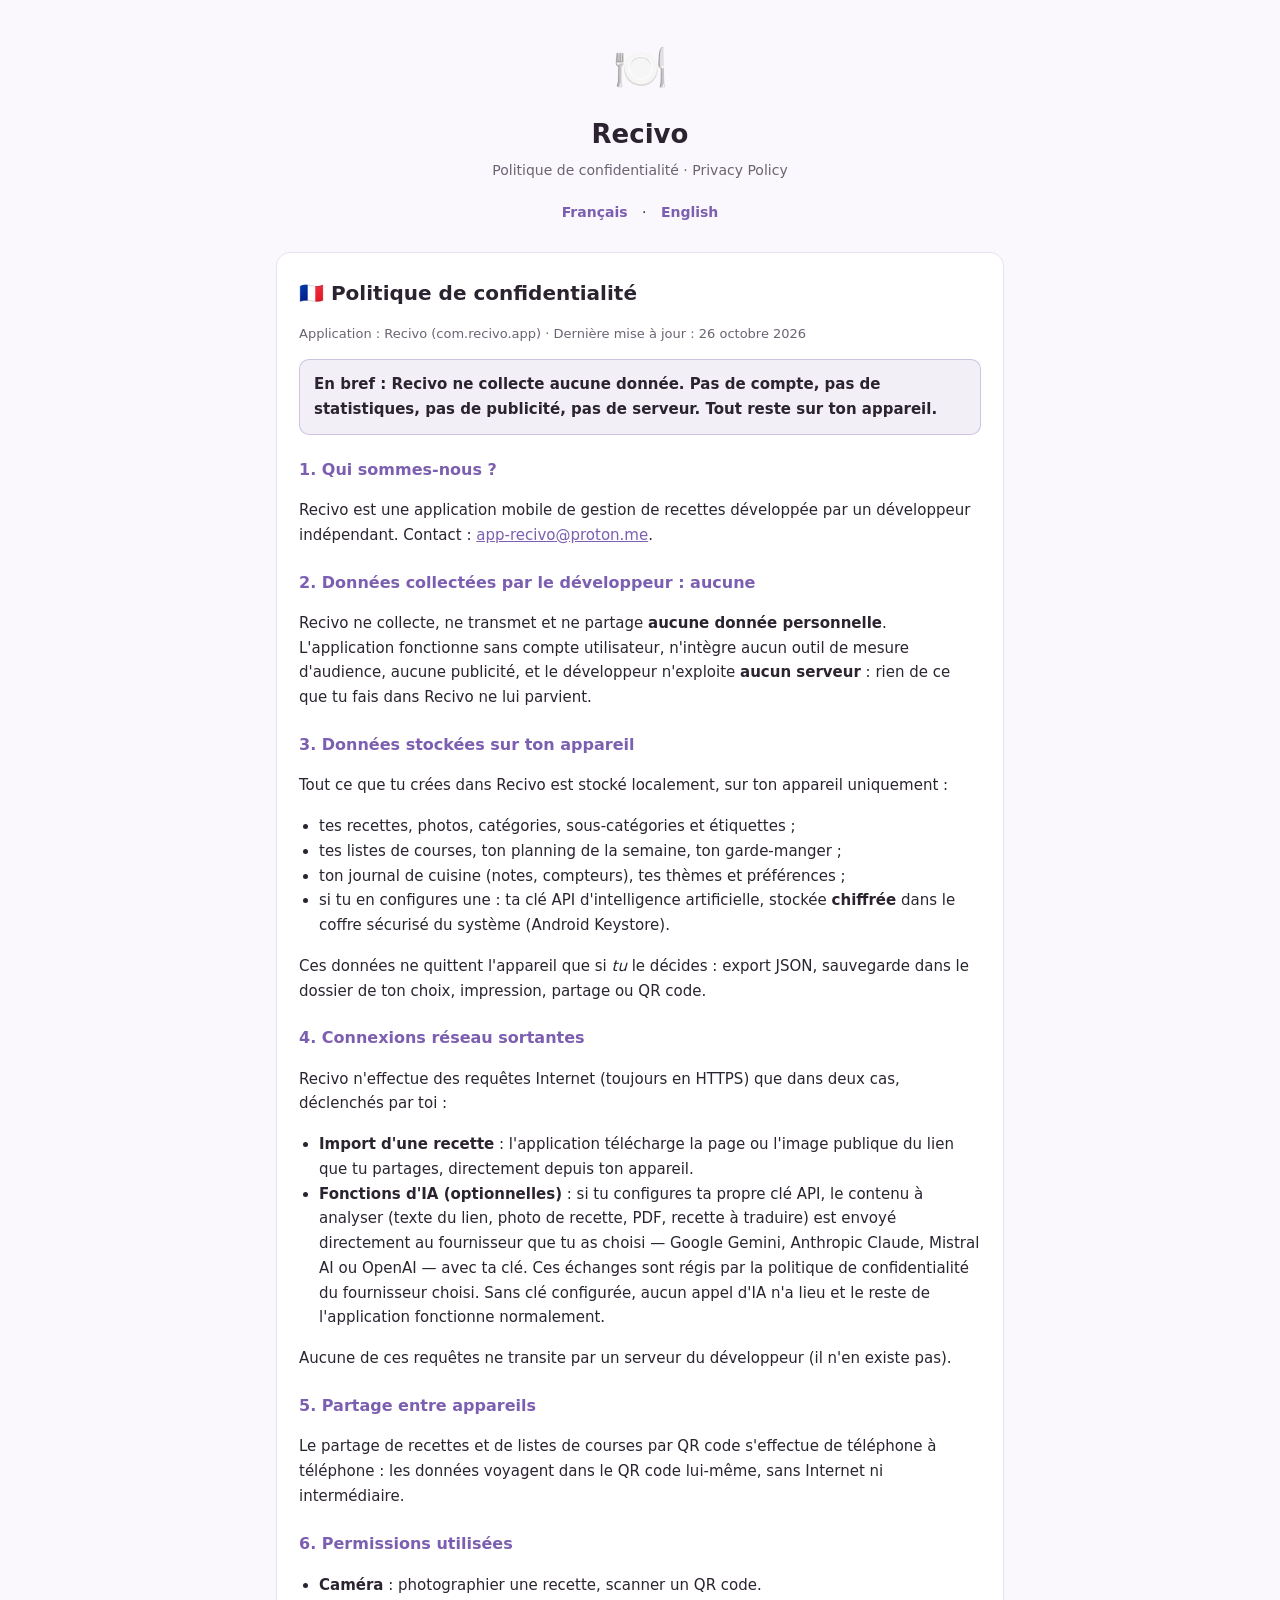
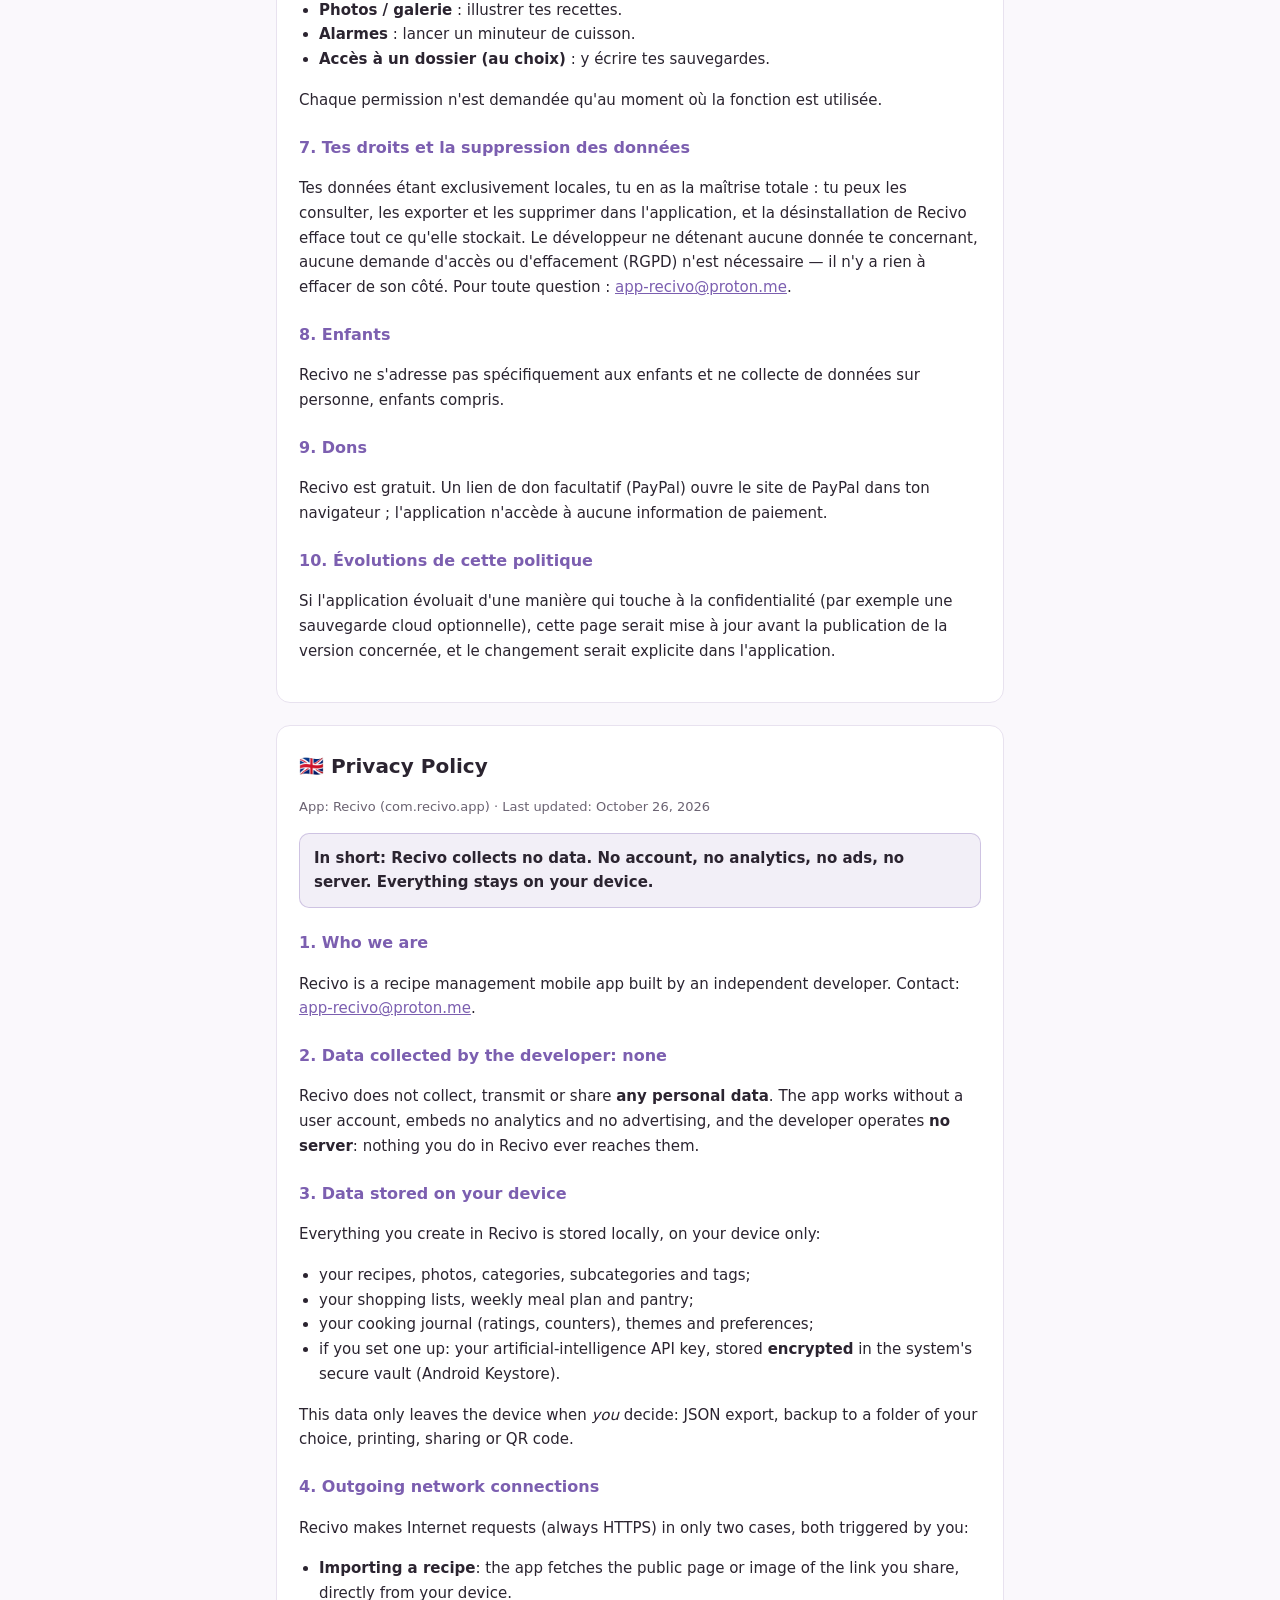
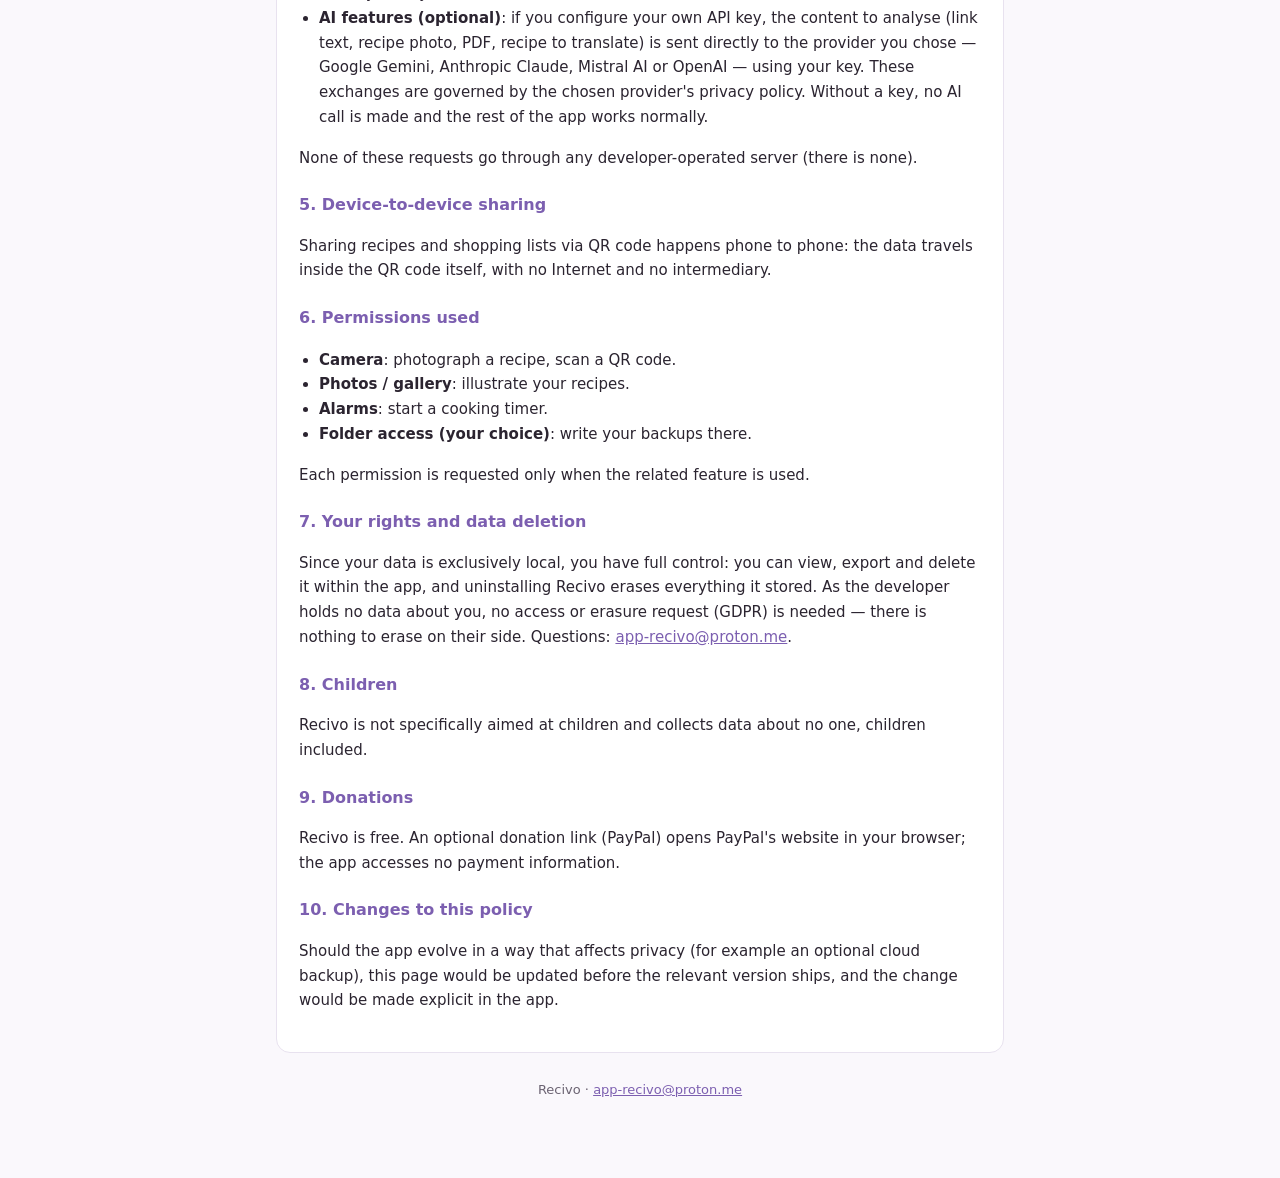
==== index.html @ 7dd6cd99 "Politique de confidentialité Recivo (FR+EN) Co-Authored-By: Claude Fable 5 <noreply@anthropic.com>" ====
<!doctype html>
<html lang="fr">
<head>
<meta charset="utf-8">
<meta name="viewport" content="width=device-width, initial-scale=1">
<title>Recivo — Politique de confidentialité</title>
<meta name="description" content="Politique de confidentialité de l'application Recivo : aucune collecte de données, stockage 100 % local.">
<style>
  :root { --ink: #2b2430; --sub: #6b6372; --accent: #7c5fb0; --bg: #faf8fc; --card: #ffffff; --border: #e8e2ef; }
  @media (prefers-color-scheme: dark) {
    :root { --ink: #ece7f2; --sub: #a79fb3; --accent: #b9a3e3; --bg: #17131c; --card: #201a28; --border: #352c42; }
  }
  * { box-sizing: border-box; }
  body { margin: 0; background: var(--bg); color: var(--ink); font: 16px/1.65 system-ui, -apple-system, "Segoe UI", Roboto, sans-serif; }
  .wrap { max-width: 760px; margin: 0 auto; padding: 32px 16px 64px; }
  header { text-align: center; margin-bottom: 28px; }
  header .logo { font-size: 44px; }
  h1 { font-size: 26px; margin: 8px 0 4px; }
  .sub { color: var(--sub); font-size: 14px; }
  nav.lang { text-align: center; margin: 18px 0 8px; font-size: 14px; }
  nav.lang a { color: var(--accent); text-decoration: none; font-weight: 600; margin: 0 10px; }
  section.card { background: var(--card); border: 1px solid var(--border); border-radius: 14px; padding: 24px 22px; margin-top: 22px; }
  h2 { font-size: 20px; margin: 0 0 6px; }
  h3 { font-size: 16px; margin: 22px 0 6px; color: var(--accent); }
  p, li { font-size: 15px; }
  ul { padding-left: 20px; }
  .muted { color: var(--sub); font-size: 13px; }
  a { color: var(--accent); }
  .tldr { background: color-mix(in srgb, var(--accent) 10%, transparent); border: 1px solid color-mix(in srgb, var(--accent) 30%, transparent); border-radius: 10px; padding: 12px 14px; font-weight: 600; }
</style>
</head>
<body>
<div class="wrap">

<header>
  <div class="logo">🍽️</div>
  <h1>Recivo</h1>
  <div class="sub">Politique de confidentialité · Privacy Policy</div>
  <nav class="lang"><a href="#fr">Français</a> · <a href="#en">English</a></nav>
</header>

<!-- ────────────────────────── FRANÇAIS ────────────────────────── -->
<section class="card" id="fr">
  <h2>🇫🇷 Politique de confidentialité</h2>
  <p class="muted">Application : Recivo (com.recivo.app) · Dernière mise à jour : 26 octobre 2026</p>

  <p class="tldr">En bref : Recivo ne collecte aucune donnée. Pas de compte, pas de statistiques, pas de publicité, pas de serveur. Tout reste sur ton appareil.</p>

  <h3>1. Qui sommes-nous ?</h3>
  <p>Recivo est une application mobile de gestion de recettes développée par un développeur indépendant. Contact : <a href="mailto:app-recivo@proton.me">app-recivo@proton.me</a>.</p>

  <h3>2. Données collectées par le développeur : aucune</h3>
  <p>Recivo ne collecte, ne transmet et ne partage <strong>aucune donnée personnelle</strong>. L'application fonctionne sans compte utilisateur, n'intègre aucun outil de mesure d'audience, aucune publicité, et le développeur n'exploite <strong>aucun serveur</strong> : rien de ce que tu fais dans Recivo ne lui parvient.</p>

  <h3>3. Données stockées sur ton appareil</h3>
  <p>Tout ce que tu crées dans Recivo est stocké localement, sur ton appareil uniquement :</p>
  <ul>
    <li>tes recettes, photos, catégories, sous-catégories et étiquettes ;</li>
    <li>tes listes de courses, ton planning de la semaine, ton garde-manger ;</li>
    <li>ton journal de cuisine (notes, compteurs), tes thèmes et préférences ;</li>
    <li>si tu en configures une : ta clé API d'intelligence artificielle, stockée <strong>chiffrée</strong> dans le coffre sécurisé du système (Android Keystore).</li>
  </ul>
  <p>Ces données ne quittent l'appareil que si <em>tu</em> le décides : export JSON, sauvegarde dans le dossier de ton choix, impression, partage ou QR code.</p>

  <h3>4. Connexions réseau sortantes</h3>
  <p>Recivo n'effectue des requêtes Internet (toujours en HTTPS) que dans deux cas, déclenchés par toi :</p>
  <ul>
    <li><strong>Import d'une recette</strong> : l'application télécharge la page ou l'image publique du lien que tu partages, directement depuis ton appareil.</li>
    <li><strong>Fonctions d'IA (optionnelles)</strong> : si tu configures ta propre clé API, le contenu à analyser (texte du lien, photo de recette, PDF, recette à traduire) est envoyé directement au fournisseur que tu as choisi — Google Gemini, Anthropic Claude, Mistral AI ou OpenAI — avec ta clé. Ces échanges sont régis par la politique de confidentialité du fournisseur choisi. Sans clé configurée, aucun appel d'IA n'a lieu et le reste de l'application fonctionne normalement.</li>
  </ul>
  <p>Aucune de ces requêtes ne transite par un serveur du développeur (il n'en existe pas).</p>

  <h3>5. Partage entre appareils</h3>
  <p>Le partage de recettes et de listes de courses par QR code s'effectue de téléphone à téléphone : les données voyagent dans le QR code lui-même, sans Internet ni intermédiaire.</p>

  <h3>6. Permissions utilisées</h3>
  <ul>
    <li><strong>Caméra</strong> : photographier une recette, scanner un QR code.</li>
    <li><strong>Photos / galerie</strong> : illustrer tes recettes.</li>
    <li><strong>Alarmes</strong> : lancer un minuteur de cuisson.</li>
    <li><strong>Accès à un dossier (au choix)</strong> : y écrire tes sauvegardes.</li>
  </ul>
  <p>Chaque permission n'est demandée qu'au moment où la fonction est utilisée.</p>

  <h3>7. Tes droits et la suppression des données</h3>
  <p>Tes données étant exclusivement locales, tu en as la maîtrise totale : tu peux les consulter, les exporter et les supprimer dans l'application, et la désinstallation de Recivo efface tout ce qu'elle stockait. Le développeur ne détenant aucune donnée te concernant, aucune demande d'accès ou d'effacement (RGPD) n'est nécessaire — il n'y a rien à effacer de son côté. Pour toute question : <a href="mailto:app-recivo@proton.me">app-recivo@proton.me</a>.</p>

  <h3>8. Enfants</h3>
  <p>Recivo ne s'adresse pas spécifiquement aux enfants et ne collecte de données sur personne, enfants compris.</p>

  <h3>9. Dons</h3>
  <p>Recivo est gratuit. Un lien de don facultatif (PayPal) ouvre le site de PayPal dans ton navigateur ; l'application n'accède à aucune information de paiement.</p>

  <h3>10. Évolutions de cette politique</h3>
  <p>Si l'application évoluait d'une manière qui touche à la confidentialité (par exemple une sauvegarde cloud optionnelle), cette page serait mise à jour avant la publication de la version concernée, et le changement serait explicite dans l'application.</p>
</section>

<!-- ────────────────────────── ENGLISH ────────────────────────── -->
<section class="card" id="en" lang="en">
  <h2>🇬🇧 Privacy Policy</h2>
  <p class="muted">App: Recivo (com.recivo.app) · Last updated: October 26, 2026</p>

  <p class="tldr">In short: Recivo collects no data. No account, no analytics, no ads, no server. Everything stays on your device.</p>

  <h3>1. Who we are</h3>
  <p>Recivo is a recipe management mobile app built by an independent developer. Contact: <a href="mailto:app-recivo@proton.me">app-recivo@proton.me</a>.</p>

  <h3>2. Data collected by the developer: none</h3>
  <p>Recivo does not collect, transmit or share <strong>any personal data</strong>. The app works without a user account, embeds no analytics and no advertising, and the developer operates <strong>no server</strong>: nothing you do in Recivo ever reaches them.</p>

  <h3>3. Data stored on your device</h3>
  <p>Everything you create in Recivo is stored locally, on your device only:</p>
  <ul>
    <li>your recipes, photos, categories, subcategories and tags;</li>
    <li>your shopping lists, weekly meal plan and pantry;</li>
    <li>your cooking journal (ratings, counters), themes and preferences;</li>
    <li>if you set one up: your artificial-intelligence API key, stored <strong>encrypted</strong> in the system's secure vault (Android Keystore).</li>
  </ul>
  <p>This data only leaves the device when <em>you</em> decide: JSON export, backup to a folder of your choice, printing, sharing or QR code.</p>

  <h3>4. Outgoing network connections</h3>
  <p>Recivo makes Internet requests (always HTTPS) in only two cases, both triggered by you:</p>
  <ul>
    <li><strong>Importing a recipe</strong>: the app fetches the public page or image of the link you share, directly from your device.</li>
    <li><strong>AI features (optional)</strong>: if you configure your own API key, the content to analyse (link text, recipe photo, PDF, recipe to translate) is sent directly to the provider you chose — Google Gemini, Anthropic Claude, Mistral AI or OpenAI — using your key. These exchanges are governed by the chosen provider's privacy policy. Without a key, no AI call is made and the rest of the app works normally.</li>
  </ul>
  <p>None of these requests go through any developer-operated server (there is none).</p>

  <h3>5. Device-to-device sharing</h3>
  <p>Sharing recipes and shopping lists via QR code happens phone to phone: the data travels inside the QR code itself, with no Internet and no intermediary.</p>

  <h3>6. Permissions used</h3>
  <ul>
    <li><strong>Camera</strong>: photograph a recipe, scan a QR code.</li>
    <li><strong>Photos / gallery</strong>: illustrate your recipes.</li>
    <li><strong>Alarms</strong>: start a cooking timer.</li>
    <li><strong>Folder access (your choice)</strong>: write your backups there.</li>
  </ul>
  <p>Each permission is requested only when the related feature is used.</p>

  <h3>7. Your rights and data deletion</h3>
  <p>Since your data is exclusively local, you have full control: you can view, export and delete it within the app, and uninstalling Recivo erases everything it stored. As the developer holds no data about you, no access or erasure request (GDPR) is needed — there is nothing to erase on their side. Questions: <a href="mailto:app-recivo@proton.me">app-recivo@proton.me</a>.</p>

  <h3>8. Children</h3>
  <p>Recivo is not specifically aimed at children and collects data about no one, children included.</p>

  <h3>9. Donations</h3>
  <p>Recivo is free. An optional donation link (PayPal) opens PayPal's website in your browser; the app accesses no payment information.</p>

  <h3>10. Changes to this policy</h3>
  <p>Should the app evolve in a way that affects privacy (for example an optional cloud backup), this page would be updated before the relevant version ships, and the change would be made explicit in the app.</p>
</section>

<p class="muted" style="text-align:center; margin-top: 26px;">Recivo · <a href="mailto:app-recivo@proton.me">app-recivo@proton.me</a></p>

</div>
</body>
</html>
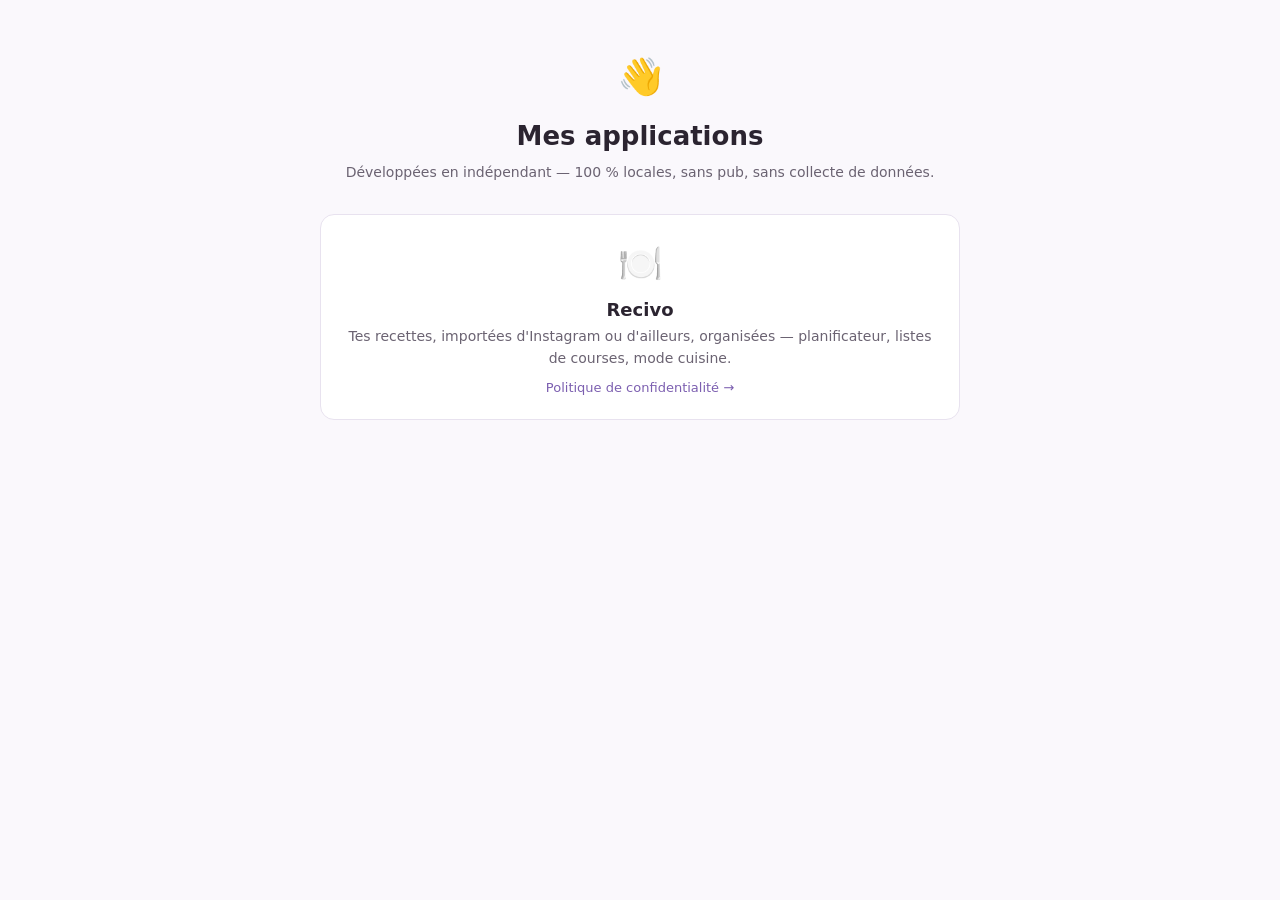
==== commit d2ed09c6: "Site multi-apps : accueil + recivo/ (politique de confidentialité) Co-Authored-By: Claude Fable 5 <n" ====
--- a/index.html
+++ b/index.html
@@ -3,156 +3,39 @@
 <head>
 <meta charset="utf-8">
 <meta name="viewport" content="width=device-width, initial-scale=1">
-<title>Recivo — Politique de confidentialité</title>
-<meta name="description" content="Politique de confidentialité de l'application Recivo : aucune collecte de données, stockage 100 % local.">
+<title>Olivier — Applications</title>
+<meta name="description" content="Les applications mobiles d'Olivier : Recivo, et les suivantes.">
 <style>
   :root { --ink: #2b2430; --sub: #6b6372; --accent: #7c5fb0; --bg: #faf8fc; --card: #ffffff; --border: #e8e2ef; }
   @media (prefers-color-scheme: dark) {
     :root { --ink: #ece7f2; --sub: #a79fb3; --accent: #b9a3e3; --bg: #17131c; --card: #201a28; --border: #352c42; }
   }
-  * { box-sizing: border-box; }
-  body { margin: 0; background: var(--bg); color: var(--ink); font: 16px/1.65 system-ui, -apple-system, "Segoe UI", Roboto, sans-serif; }
-  .wrap { max-width: 760px; margin: 0 auto; padding: 32px 16px 64px; }
-  header { text-align: center; margin-bottom: 28px; }
-  header .logo { font-size: 44px; }
-  h1 { font-size: 26px; margin: 8px 0 4px; }
-  .sub { color: var(--sub); font-size: 14px; }
-  nav.lang { text-align: center; margin: 18px 0 8px; font-size: 14px; }
-  nav.lang a { color: var(--accent); text-decoration: none; font-weight: 600; margin: 0 10px; }
-  section.card { background: var(--card); border: 1px solid var(--border); border-radius: 14px; padding: 24px 22px; margin-top: 22px; }
-  h2 { font-size: 20px; margin: 0 0 6px; }
-  h3 { font-size: 16px; margin: 22px 0 6px; color: var(--accent); }
-  p, li { font-size: 15px; }
-  ul { padding-left: 20px; }
-  .muted { color: var(--sub); font-size: 13px; }
-  a { color: var(--accent); }
-  .tldr { background: color-mix(in srgb, var(--accent) 10%, transparent); border: 1px solid color-mix(in srgb, var(--accent) 30%, transparent); border-radius: 10px; padding: 12px 14px; font-weight: 600; }
+  body { margin: 0; background: var(--bg); color: var(--ink); font: 16px/1.6 system-ui, -apple-system, "Segoe UI", Roboto, sans-serif; }
+  .wrap { max-width: 640px; margin: 0 auto; padding: 48px 16px; text-align: center; }
+  h1 { font-size: 26px; margin: 10px 0 4px; }
+  .sub { color: var(--sub); font-size: 14px; margin-bottom: 30px; }
+  a.app { display: block; background: var(--card); border: 1px solid var(--border); border-radius: 14px; padding: 20px; margin: 14px 0; text-decoration: none; color: var(--ink); transition: transform .1s; }
+  a.app:hover { transform: translateY(-2px); }
+  .emoji { font-size: 36px; }
+  .name { font-weight: 700; font-size: 18px; margin-top: 4px; }
+  .desc { color: var(--sub); font-size: 14px; }
+  .links { font-size: 13px; margin-top: 8px; color: var(--accent); }
 </style>
 </head>
 <body>
 <div class="wrap">
+  <div class="emoji">👋</div>
+  <h1>Mes applications</h1>
+  <div class="sub">Développées en indépendant — 100 % locales, sans pub, sans collecte de données.</div>
 
-<header>
-  <div class="logo">🍽️</div>
-  <h1>Recivo</h1>
-  <div class="sub">Politique de confidentialité · Privacy Policy</div>
-  <nav class="lang"><a href="#fr">Français</a> · <a href="#en">English</a></nav>
-</header>
+  <a class="app" href="./recivo/">
+    <div class="emoji">🍽️</div>
+    <div class="name">Recivo</div>
+    <div class="desc">Tes recettes, importées d'Instagram ou d'ailleurs, organisées — planificateur, listes de courses, mode cuisine.</div>
+    <div class="links">Politique de confidentialité →</div>
+  </a>
 
-<!-- ────────────────────────── FRANÇAIS ────────────────────────── -->
-<section class="card" id="fr">
-  <h2>🇫🇷 Politique de confidentialité</h2>
-  <p class="muted">Application : Recivo (com.recivo.app) · Dernière mise à jour : 26 octobre 2026</p>
-
-  <p class="tldr">En bref : Recivo ne collecte aucune donnée. Pas de compte, pas de statistiques, pas de publicité, pas de serveur. Tout reste sur ton appareil.</p>
-
-  <h3>1. Qui sommes-nous ?</h3>
-  <p>Recivo est une application mobile de gestion de recettes développée par un développeur indépendant. Contact : <a href="mailto:app-recivo@proton.me">app-recivo@proton.me</a>.</p>
-
-  <h3>2. Données collectées par le développeur : aucune</h3>
-  <p>Recivo ne collecte, ne transmet et ne partage <strong>aucune donnée personnelle</strong>. L'application fonctionne sans compte utilisateur, n'intègre aucun outil de mesure d'audience, aucune publicité, et le développeur n'exploite <strong>aucun serveur</strong> : rien de ce que tu fais dans Recivo ne lui parvient.</p>
-
-  <h3>3. Données stockées sur ton appareil</h3>
-  <p>Tout ce que tu crées dans Recivo est stocké localement, sur ton appareil uniquement :</p>
-  <ul>
-    <li>tes recettes, photos, catégories, sous-catégories et étiquettes ;</li>
-    <li>tes listes de courses, ton planning de la semaine, ton garde-manger ;</li>
-    <li>ton journal de cuisine (notes, compteurs), tes thèmes et préférences ;</li>
-    <li>si tu en configures une : ta clé API d'intelligence artificielle, stockée <strong>chiffrée</strong> dans le coffre sécurisé du système (Android Keystore).</li>
-  </ul>
-  <p>Ces données ne quittent l'appareil que si <em>tu</em> le décides : export JSON, sauvegarde dans le dossier de ton choix, impression, partage ou QR code.</p>
-
-  <h3>4. Connexions réseau sortantes</h3>
-  <p>Recivo n'effectue des requêtes Internet (toujours en HTTPS) que dans deux cas, déclenchés par toi :</p>
-  <ul>
-    <li><strong>Import d'une recette</strong> : l'application télécharge la page ou l'image publique du lien que tu partages, directement depuis ton appareil.</li>
-    <li><strong>Fonctions d'IA (optionnelles)</strong> : si tu configures ta propre clé API, le contenu à analyser (texte du lien, photo de recette, PDF, recette à traduire) est envoyé directement au fournisseur que tu as choisi — Google Gemini, Anthropic Claude, Mistral AI ou OpenAI — avec ta clé. Ces échanges sont régis par la politique de confidentialité du fournisseur choisi. Sans clé configurée, aucun appel d'IA n'a lieu et le reste de l'application fonctionne normalement.</li>
-  </ul>
-  <p>Aucune de ces requêtes ne transite par un serveur du développeur (il n'en existe pas).</p>
-
-  <h3>5. Partage entre appareils</h3>
-  <p>Le partage de recettes et de listes de courses par QR code s'effectue de téléphone à téléphone : les données voyagent dans le QR code lui-même, sans Internet ni intermédiaire.</p>
-
-  <h3>6. Permissions utilisées</h3>
-  <ul>
-    <li><strong>Caméra</strong> : photographier une recette, scanner un QR code.</li>
-    <li><strong>Photos / galerie</strong> : illustrer tes recettes.</li>
-    <li><strong>Alarmes</strong> : lancer un minuteur de cuisson.</li>
-    <li><strong>Accès à un dossier (au choix)</strong> : y écrire tes sauvegardes.</li>
-  </ul>
-  <p>Chaque permission n'est demandée qu'au moment où la fonction est utilisée.</p>
-
-  <h3>7. Tes droits et la suppression des données</h3>
-  <p>Tes données étant exclusivement locales, tu en as la maîtrise totale : tu peux les consulter, les exporter et les supprimer dans l'application, et la désinstallation de Recivo efface tout ce qu'elle stockait. Le développeur ne détenant aucune donnée te concernant, aucune demande d'accès ou d'effacement (RGPD) n'est nécessaire — il n'y a rien à effacer de son côté. Pour toute question : <a href="mailto:app-recivo@proton.me">app-recivo@proton.me</a>.</p>
-
-  <h3>8. Enfants</h3>
-  <p>Recivo ne s'adresse pas spécifiquement aux enfants et ne collecte de données sur personne, enfants compris.</p>
-
-  <h3>9. Dons</h3>
-  <p>Recivo est gratuit. Un lien de don facultatif (PayPal) ouvre le site de PayPal dans ton navigateur ; l'application n'accède à aucune information de paiement.</p>
-
-  <h3>10. Évolutions de cette politique</h3>
-  <p>Si l'application évoluait d'une manière qui touche à la confidentialité (par exemple une sauvegarde cloud optionnelle), cette page serait mise à jour avant la publication de la version concernée, et le changement serait explicite dans l'application.</p>
-</section>
-
-<!-- ────────────────────────── ENGLISH ────────────────────────── -->
-<section class="card" id="en" lang="en">
-  <h2>🇬🇧 Privacy Policy</h2>
-  <p class="muted">App: Recivo (com.recivo.app) · Last updated: October 26, 2026</p>
-
-  <p class="tldr">In short: Recivo collects no data. No account, no analytics, no ads, no server. Everything stays on your device.</p>
-
-  <h3>1. Who we are</h3>
-  <p>Recivo is a recipe management mobile app built by an independent developer. Contact: <a href="mailto:app-recivo@proton.me">app-recivo@proton.me</a>.</p>
-
-  <h3>2. Data collected by the developer: none</h3>
-  <p>Recivo does not collect, transmit or share <strong>any personal data</strong>. The app works without a user account, embeds no analytics and no advertising, and the developer operates <strong>no server</strong>: nothing you do in Recivo ever reaches them.</p>
-
-  <h3>3. Data stored on your device</h3>
-  <p>Everything you create in Recivo is stored locally, on your device only:</p>
-  <ul>
-    <li>your recipes, photos, categories, subcategories and tags;</li>
-    <li>your shopping lists, weekly meal plan and pantry;</li>
-    <li>your cooking journal (ratings, counters), themes and preferences;</li>
-    <li>if you set one up: your artificial-intelligence API key, stored <strong>encrypted</strong> in the system's secure vault (Android Keystore).</li>
-  </ul>
-  <p>This data only leaves the device when <em>you</em> decide: JSON export, backup to a folder of your choice, printing, sharing or QR code.</p>
-
-  <h3>4. Outgoing network connections</h3>
-  <p>Recivo makes Internet requests (always HTTPS) in only two cases, both triggered by you:</p>
-  <ul>
-    <li><strong>Importing a recipe</strong>: the app fetches the public page or image of the link you share, directly from your device.</li>
-    <li><strong>AI features (optional)</strong>: if you configure your own API key, the content to analyse (link text, recipe photo, PDF, recipe to translate) is sent directly to the provider you chose — Google Gemini, Anthropic Claude, Mistral AI or OpenAI — using your key. These exchanges are governed by the chosen provider's privacy policy. Without a key, no AI call is made and the rest of the app works normally.</li>
-  </ul>
-  <p>None of these requests go through any developer-operated server (there is none).</p>
-
-  <h3>5. Device-to-device sharing</h3>
-  <p>Sharing recipes and shopping lists via QR code happens phone to phone: the data travels inside the QR code itself, with no Internet and no intermediary.</p>
-
-  <h3>6. Permissions used</h3>
-  <ul>
-    <li><strong>Camera</strong>: photograph a recipe, scan a QR code.</li>
-    <li><strong>Photos / gallery</strong>: illustrate your recipes.</li>
-    <li><strong>Alarms</strong>: start a cooking timer.</li>
-    <li><strong>Folder access (your choice)</strong>: write your backups there.</li>
-  </ul>
-  <p>Each permission is requested only when the related feature is used.</p>
-
-  <h3>7. Your rights and data deletion</h3>
-  <p>Since your data is exclusively local, you have full control: you can view, export and delete it within the app, and uninstalling Recivo erases everything it stored. As the developer holds no data about you, no access or erasure request (GDPR) is needed — there is nothing to erase on their side. Questions: <a href="mailto:app-recivo@proton.me">app-recivo@proton.me</a>.</p>
-
-  <h3>8. Children</h3>
-  <p>Recivo is not specifically aimed at children and collects data about no one, children included.</p>
-
-  <h3>9. Donations</h3>
-  <p>Recivo is free. An optional donation link (PayPal) opens PayPal's website in your browser; the app accesses no payment information.</p>
-
-  <h3>10. Changes to this policy</h3>
-  <p>Should the app evolve in a way that affects privacy (for example an optional cloud backup), this page would be updated before the relevant version ships, and the change would be made explicit in the app.</p>
-</section>
-
-<p class="muted" style="text-align:center; margin-top: 26px;">Recivo · <a href="mailto:app-recivo@proton.me">app-recivo@proton.me</a></p>
-
+  <!-- Prochaines apps : dupliquer le bloc ci-dessus (ex. Kartino) -->
 </div>
 </body>
 </html>
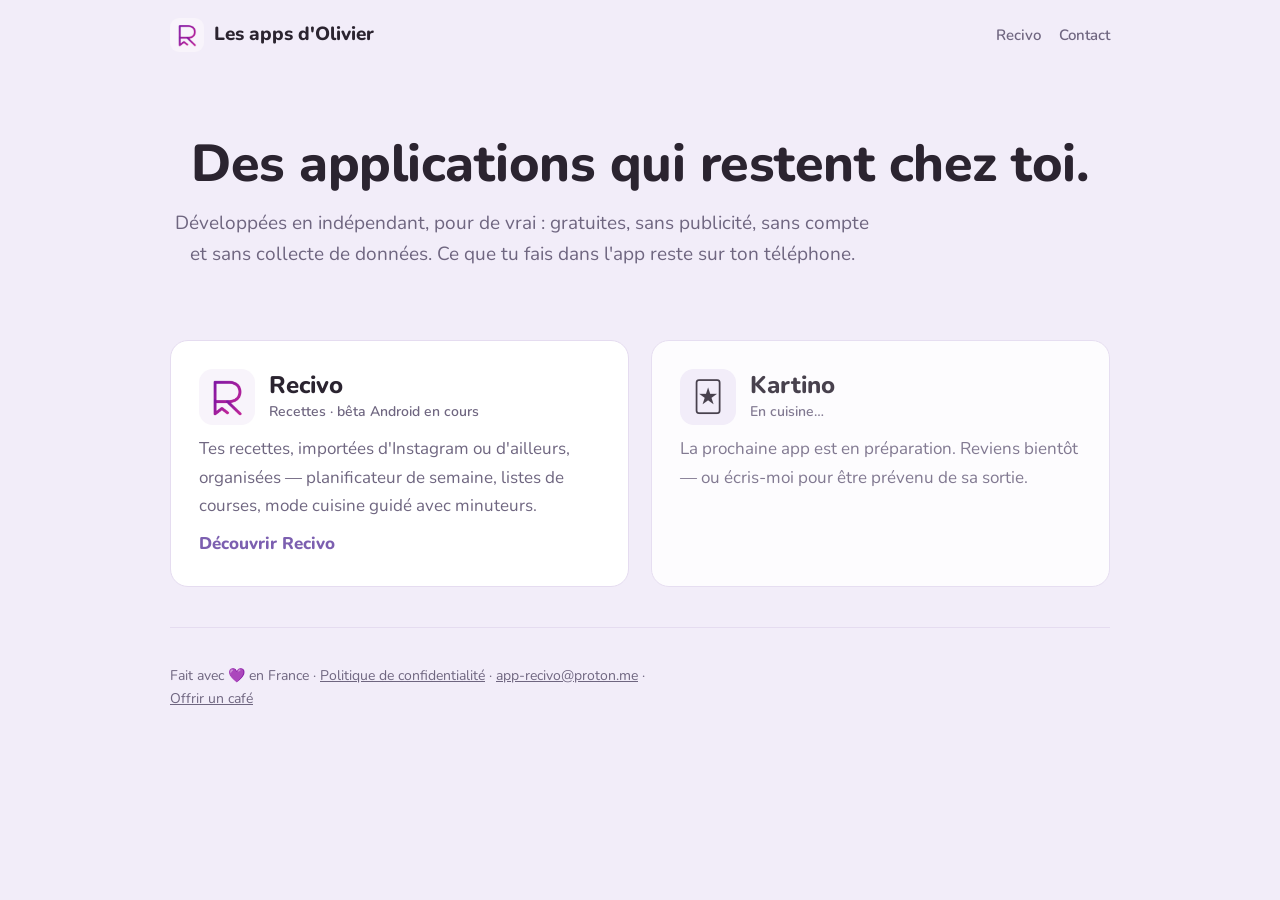
==== commit 8e80b67d: "Site vitrine : accueil, page Recivo (captures, vidéo, fonctions), politique déplacée La politique de" ====
--- a/index.html
+++ b/index.html
@@ -3,39 +3,66 @@
 <head>
 <meta charset="utf-8">
 <meta name="viewport" content="width=device-width, initial-scale=1">
-<title>Olivier — Applications</title>
-<meta name="description" content="Les applications mobiles d'Olivier : Recivo, et les suivantes.">
-<style>
-  :root { --ink: #2b2430; --sub: #6b6372; --accent: #7c5fb0; --bg: #faf8fc; --card: #ffffff; --border: #e8e2ef; }
-  @media (prefers-color-scheme: dark) {
-    :root { --ink: #ece7f2; --sub: #a79fb3; --accent: #b9a3e3; --bg: #17131c; --card: #201a28; --border: #352c42; }
-  }
-  body { margin: 0; background: var(--bg); color: var(--ink); font: 16px/1.6 system-ui, -apple-system, "Segoe UI", Roboto, sans-serif; }
-  .wrap { max-width: 640px; margin: 0 auto; padding: 48px 16px; text-align: center; }
-  h1 { font-size: 26px; margin: 10px 0 4px; }
-  .sub { color: var(--sub); font-size: 14px; margin-bottom: 30px; }
-  a.app { display: block; background: var(--card); border: 1px solid var(--border); border-radius: 14px; padding: 20px; margin: 14px 0; text-decoration: none; color: var(--ink); transition: transform .1s; }
-  a.app:hover { transform: translateY(-2px); }
-  .emoji { font-size: 36px; }
-  .name { font-weight: 700; font-size: 18px; margin-top: 4px; }
-  .desc { color: var(--sub); font-size: 14px; }
-  .links { font-size: 13px; margin-top: 8px; color: var(--accent); }
-</style>
+<title>Les apps d'Olivier — Recivo & Kartino</title>
+<meta name="description" content="Des applications mobiles indépendantes, gratuites, sans pub et sans collecte de données : Recivo (recettes) et bientôt Kartino.">
+<link rel="icon" href="assets/recivo-icon.png">
+<link rel="preconnect" href="https://fonts.googleapis.com">
+<link rel="preconnect" href="https://fonts.gstatic.com" crossorigin>
+<link href="https://fonts.googleapis.com/css2?family=Nunito:wght@400;600;800&display=swap" rel="stylesheet">
+<link rel="stylesheet" href="assets/site.css">
 </head>
 <body>
 <div class="wrap">
-  <div class="emoji">👋</div>
-  <h1>Mes applications</h1>
-  <div class="sub">Développées en indépendant — 100 % locales, sans pub, sans collecte de données.</div>
 
-  <a class="app" href="./recivo/">
-    <div class="emoji">🍽️</div>
-    <div class="name">Recivo</div>
-    <div class="desc">Tes recettes, importées d'Instagram ou d'ailleurs, organisées — planificateur, listes de courses, mode cuisine.</div>
-    <div class="links">Politique de confidentialité →</div>
-  </a>
+  <header class="top">
+    <img src="assets/recivo-icon.png" alt="">
+    <a href="./">Les apps d'Olivier</a>
+    <nav>
+      <a href="recivo/">Recivo</a>
+      <a href="mailto:app-recivo@proton.me">Contact</a>
+    </nav>
+  </header>
 
-  <!-- Prochaines apps : dupliquer le bloc ci-dessus (ex. Kartino) -->
+  <div class="hero-home">
+    <h1>Des applications qui restent chez toi.</h1>
+    <p class="lead">Développées en indépendant, pour de vrai : gratuites, sans publicité,
+    sans compte et sans collecte de données. Ce que tu fais dans l'app reste sur ton téléphone.</p>
+  </div>
+
+  <div class="apps">
+    <a class="app-card" href="recivo/">
+      <div class="head">
+        <img src="assets/recivo-icon.png" alt="">
+        <div>
+          <h2>Recivo</h2>
+          <div class="state">Recettes · bêta Android en cours</div>
+        </div>
+      </div>
+      <p>Tes recettes, importées d'Instagram ou d'ailleurs, organisées — planificateur de semaine,
+      listes de courses, mode cuisine guidé avec minuteurs.</p>
+      <span class="go">Découvrir Recivo</span>
+    </a>
+
+    <div class="app-card soon">
+      <div class="head">
+        <div class="glyph">🃏</div>
+        <div>
+          <h2>Kartino</h2>
+          <div class="state">En cuisine…</div>
+        </div>
+      </div>
+      <p>La prochaine app est en préparation. Reviens bientôt — ou écris-moi pour être
+      prévenu de sa sortie.</p>
+    </div>
+  </div>
+
+  <footer>
+    <p>Fait avec 💜 en France ·
+      <a href="recivo/confidentialite.html">Politique de confidentialité</a> ·
+      <a href="mailto:app-recivo@proton.me">app-recivo@proton.me</a> ·
+      <a href="https://paypal.me/AppRecivo">Offrir un café</a></p>
+  </footer>
+
 </div>
 </body>
 </html>
--- a/assets/site.css
+++ b/assets/site.css
@@ -0,0 +1,120 @@
+/* Site des apps d'Olivier — la palette et la rondeur viennent de Recivo. */
+:root {
+  --bg: #F2EDF9;
+  --surface: #FFFFFF;
+  --ink: #2B2430;
+  --sub: #6F6680;
+  --violet: #7C5FB0;
+  --framboise: #C13BA4;
+  --mint: #A8D5C2;
+  --border: #E5DCF0;
+  --radius: 18px;
+}
+@media (prefers-color-scheme: dark) {
+  :root {
+    --bg: #171221;
+    --surface: #211A2E;
+    --ink: #EDE7F5;
+    --sub: #A79DB8;
+    --violet: #B49BE0;
+    --framboise: #E072C8;
+    --mint: #7FB8A2;
+    --border: #372C4A;
+  }
+}
+* { box-sizing: border-box; }
+html { scroll-behavior: smooth; }
+@media (prefers-reduced-motion: reduce) { html { scroll-behavior: auto; } }
+body {
+  margin: 0;
+  background: var(--bg);
+  color: var(--ink);
+  font-family: "Nunito", system-ui, sans-serif;
+  font-size: 17px;
+  line-height: 1.65;
+}
+.wrap { max-width: 980px; margin: 0 auto; padding: 0 20px; }
+
+/* ── Barre haute ── */
+.top { display: flex; align-items: center; gap: 10px; padding: 18px 0; }
+.top img { width: 34px; height: 34px; border-radius: 9px; }
+.top a { color: var(--ink); text-decoration: none; font-weight: 800; font-size: 19px; }
+.top nav { margin-left: auto; display: flex; gap: 18px; }
+.top nav a { font-weight: 600; font-size: 15px; color: var(--sub); }
+.top nav a:hover { color: var(--violet); }
+/* En étroit, la barre garde logo + nom ; les ancres vivent dans la page */
+@media (max-width: 560px) { .top nav { display: none; } }
+
+h1, h2 { line-height: 1.15; margin: 0 0 14px; font-weight: 800; }
+h1 { font-size: clamp(34px, 5.5vw, 52px); letter-spacing: -0.5px; }
+h2 { font-size: clamp(24px, 3.4vw, 32px); }
+p { margin: 0 0 14px; max-width: 64ch; }
+.lead { font-size: 19px; color: var(--sub); }
+a { color: var(--violet); }
+:focus-visible { outline: 3px solid var(--framboise); outline-offset: 2px; border-radius: 6px; }
+
+.btn {
+  display: inline-block; background: var(--violet); color: #fff;
+  font-weight: 800; text-decoration: none; padding: 13px 26px;
+  border-radius: 999px; font-size: 16px;
+}
+.btn:hover { background: var(--framboise); }
+.btn.ghost { background: transparent; color: var(--violet); border: 2px solid var(--violet); }
+.btn.ghost:hover { color: var(--framboise); border-color: var(--framboise); background: transparent; }
+
+section { padding: 44px 0; }
+footer { padding: 36px 0 48px; color: var(--sub); font-size: 14px; border-top: 1px solid var(--border); margin-top: 30px; }
+footer a { color: var(--sub); }
+
+/* ── Accueil : les deux apps ── */
+.hero-home { text-align: center; padding: 64px 0 30px; }
+.hero-home img { width: 96px; height: 96px; border-radius: 24px; margin-bottom: 18px; }
+.apps { display: grid; grid-template-columns: 1fr 1fr; gap: 22px; padding: 26px 0 10px; }
+@media (max-width: 720px) { .apps { grid-template-columns: 1fr; } }
+.app-card {
+  background: var(--surface); border: 1px solid var(--border);
+  border-radius: var(--radius); padding: 28px; text-decoration: none; color: var(--ink);
+  display: flex; flex-direction: column; gap: 10px;
+}
+.app-card:hover { border-color: var(--violet); }
+.app-card .head { display: flex; align-items: center; gap: 14px; }
+.app-card .head img, .app-card .head .glyph {
+  width: 56px; height: 56px; border-radius: 14px; flex: none;
+  display: grid; place-items: center; font-size: 30px; background: var(--bg);
+}
+.app-card h2 { margin: 0; font-size: 24px; }
+.app-card .state { font-size: 14px; color: var(--sub); font-weight: 600; }
+.app-card p { color: var(--sub); margin: 0; }
+.app-card.soon { opacity: 0.85; }
+.app-card .go { color: var(--violet); font-weight: 800; }
+
+/* ── Page app : héros ── */
+.hero-app { display: grid; grid-template-columns: 1.2fr 0.8fr; gap: 36px; align-items: center; padding: 40px 0 10px; }
+@media (max-width: 760px) { .hero-app { grid-template-columns: 1fr; } }
+.hero-app .phone {
+  width: min(300px, 80%); justify-self: center;
+  border-radius: 26px; border: 1px solid var(--border);
+  box-shadow: 0 18px 50px rgba(60, 35, 100, 0.22);
+}
+.hero-app .ctas { display: flex; gap: 12px; flex-wrap: wrap; margin-top: 10px; }
+
+/* ── La rangée de captures ── */
+.reel { display: flex; gap: 16px; overflow-x: auto; padding: 8px 4px 18px; scroll-snap-type: x proximity; }
+.reel figure { margin: 0; flex: none; scroll-snap-align: start; }
+.reel img { width: 215px; border-radius: 18px; border: 1px solid var(--border); display: block; }
+.reel figcaption { font-size: 13.5px; color: var(--sub); text-align: center; padding-top: 7px; font-weight: 600; }
+
+/* ── Fonctionnalités ── */
+.feats { display: grid; grid-template-columns: 1fr 1fr; gap: 6px 36px; padding: 0; margin: 0; list-style: none; }
+@media (max-width: 720px) { .feats { grid-template-columns: 1fr; } }
+.feats li { padding: 10px 0; border-bottom: 1px dashed var(--border); }
+.feats b { display: block; font-size: 17px; }
+.feats span { color: var(--sub); font-size: 15.5px; }
+
+/* ── Vidéo & confiance ── */
+video { width: 100%; border-radius: var(--radius); border: 1px solid var(--border); display: block; }
+.trust {
+  background: var(--surface); border: 1px solid var(--border);
+  border-radius: var(--radius); padding: 26px 28px;
+}
+.trust p:last-child { margin-bottom: 0; }
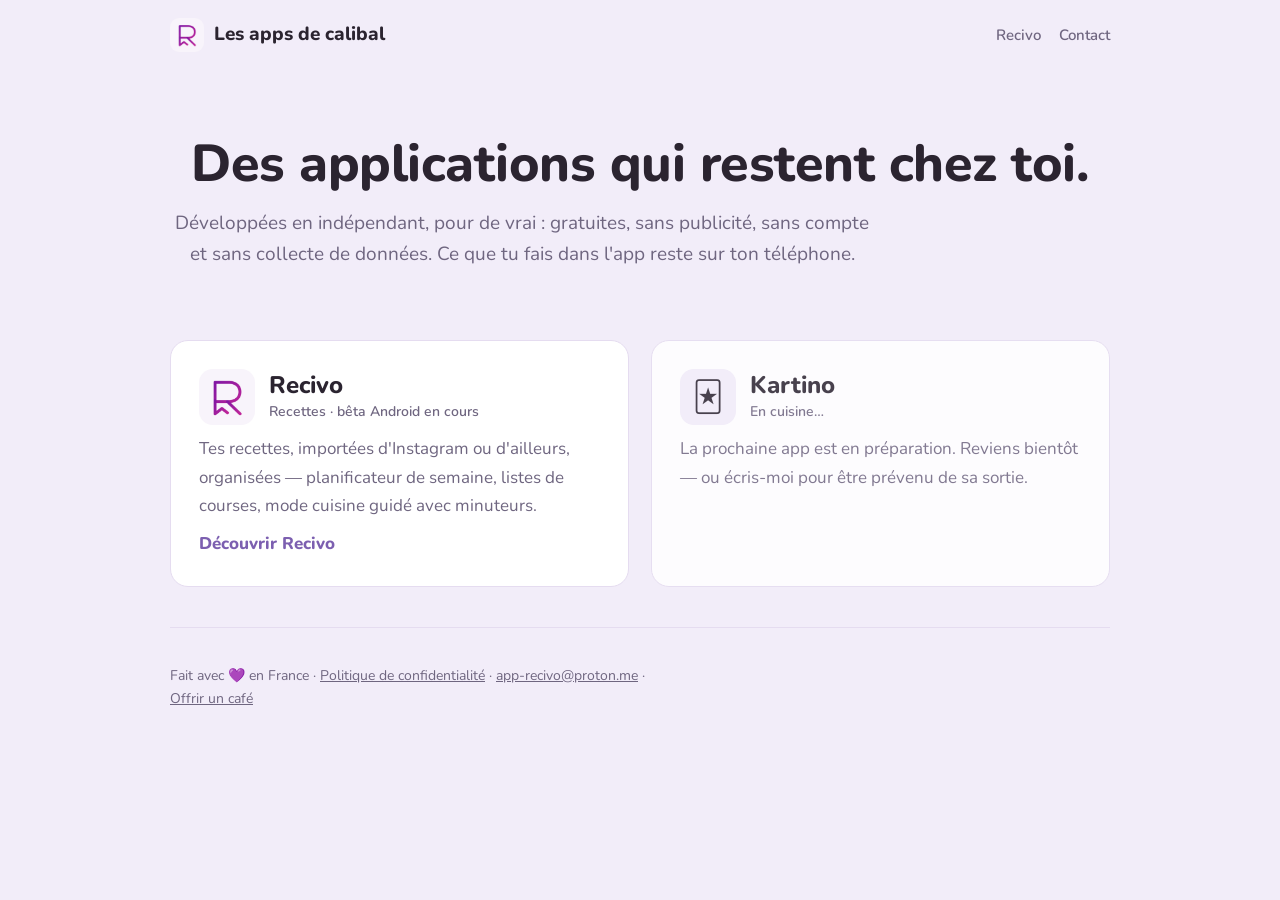
==== commit 767e7159: "Signé calibal Co-Authored-By: Claude Fable 5 <noreply@anthropic.com>" ====
--- a/index.html
+++ b/index.html
@@ -3,7 +3,7 @@
 <head>
 <meta charset="utf-8">
 <meta name="viewport" content="width=device-width, initial-scale=1">
-<title>Les apps d'Olivier — Recivo & Kartino</title>
+<title>Les apps de calibal — Recivo & Kartino</title>
 <meta name="description" content="Des applications mobiles indépendantes, gratuites, sans pub et sans collecte de données : Recivo (recettes) et bientôt Kartino.">
 <link rel="icon" href="assets/recivo-icon.png">
 <link rel="preconnect" href="https://fonts.googleapis.com">
@@ -16,7 +16,7 @@
 
   <header class="top">
     <img src="assets/recivo-icon.png" alt="">
-    <a href="./">Les apps d'Olivier</a>
+    <a href="./">Les apps de calibal</a>
     <nav>
       <a href="recivo/">Recivo</a>
       <a href="mailto:app-recivo@proton.me">Contact</a>
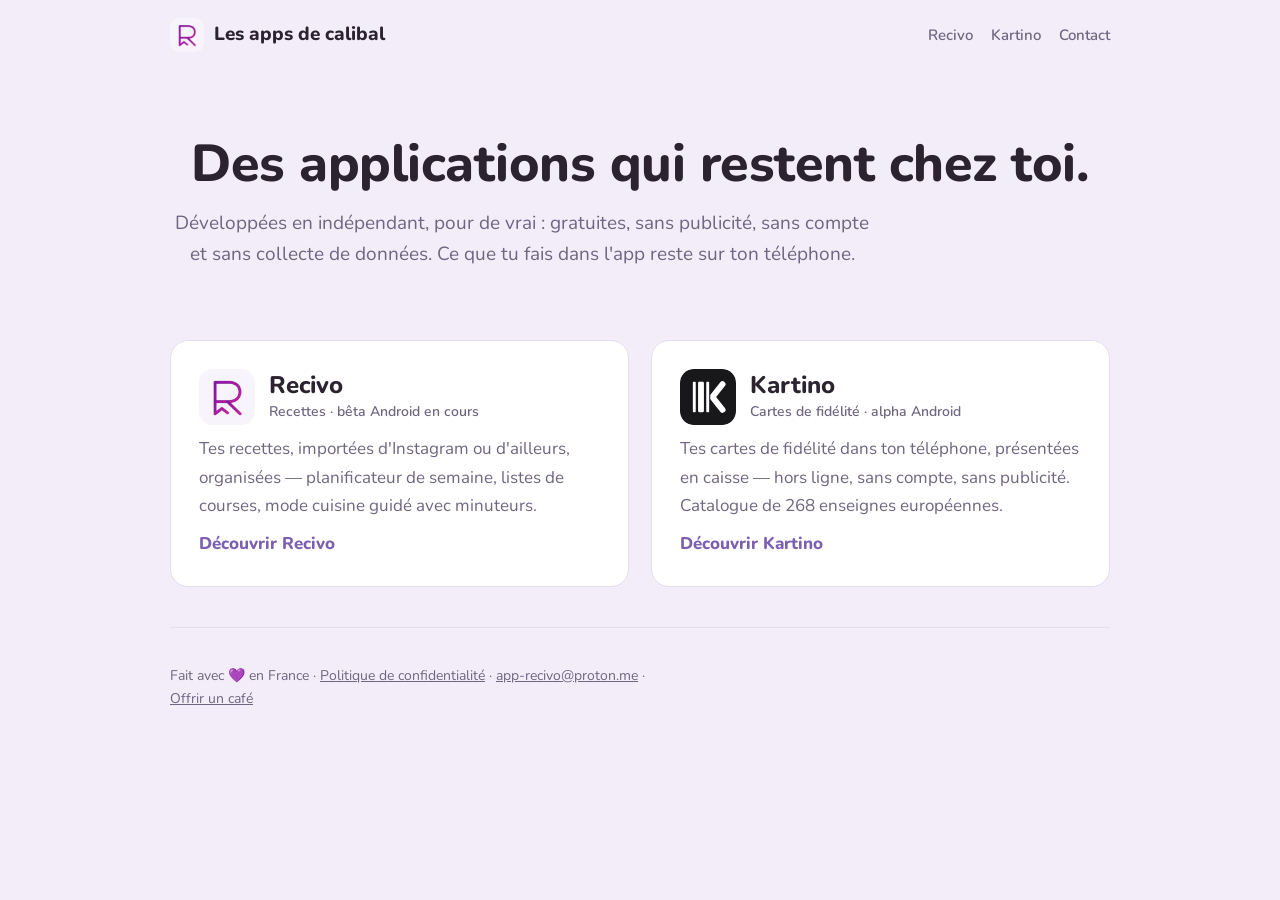
==== commit 2a424e86: "Page Kartino : vitrine complète FR (fonctions, vie privée, obtenir) + politique provisoire Identité " ====
--- a/index.html
+++ b/index.html
@@ -19,6 +19,7 @@
     <a href="./">Les apps de calibal</a>
     <nav>
       <a href="recivo/">Recivo</a>
+      <a href="kartino/">Kartino</a>
       <a href="mailto:app-recivo@proton.me">Contact</a>
     </nav>
   </header>
@@ -43,17 +44,18 @@
       <span class="go">Découvrir Recivo</span>
     </a>
 
-    <div class="app-card soon">
+    <a class="app-card" href="kartino/">
       <div class="head">
-        <div class="glyph">🃏</div>
+        <img src="assets/kartino-icon.svg" alt="">
         <div>
           <h2>Kartino</h2>
-          <div class="state">En cuisine…</div>
+          <div class="state">Cartes de fidélité · alpha Android</div>
         </div>
       </div>
-      <p>La prochaine app est en préparation. Reviens bientôt — ou écris-moi pour être
-      prévenu de sa sortie.</p>
-    </div>
+      <p>Tes cartes de fidélité dans ton téléphone, présentées en caisse — hors ligne,
+      sans compte, sans publicité. Catalogue de 268 enseignes européennes.</p>
+      <span class="go">Découvrir Kartino</span>
+    </a>
   </div>
 
   <footer>
